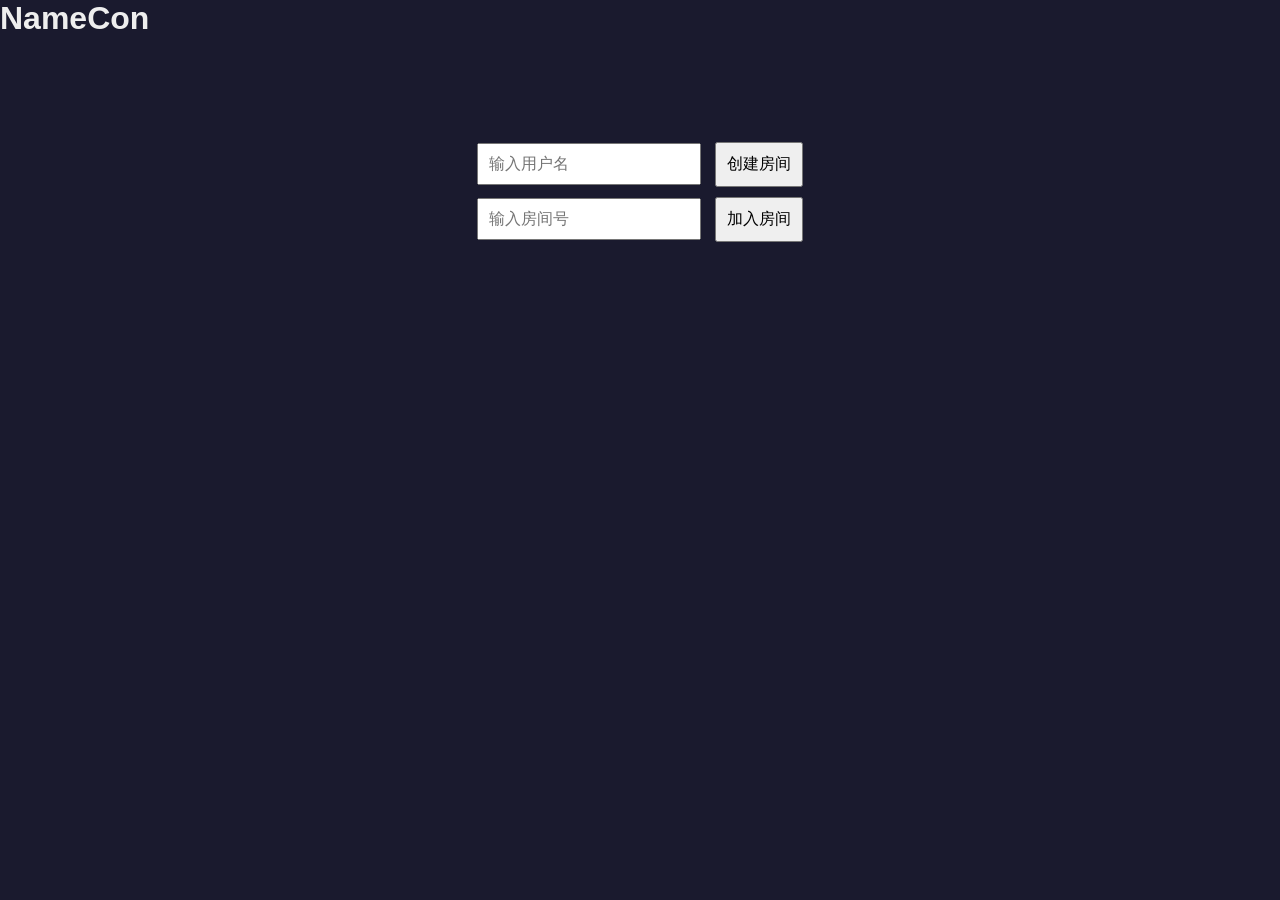
==== web/index.html @ 4a6799e3 "init: NameCon 项目骨架 — Go信令 + C++ SFU + Web前端" ====
<!DOCTYPE html>
<html lang="zh-CN">
<head>
    <meta charset="UTF-8">
    <title>NameCon - 视频会议</title>
    <link rel="stylesheet" href="css/style.css">
</head>
<body>
    <h1>NameCon</h1>
    <div id="app">
        <input type="text" id="username" placeholder="输入用户名">
        <button id="create-room">创建房间</button>
        <input type="text" id="room-id" placeholder="输入房间号">
        <button id="join-room">加入房间</button>
    </div>
    <script src="js/api.js"></script>
    <script src="js/signaling.js"></script>
    <script src="js/ui.js"></script>
</body>
</html>
---- web/css/style.css ----
* { margin: 0; padding: 0; box-sizing: border-box; }
body { font-family: Arial, sans-serif; background: #1a1a2e; color: #eee; }
#app { max-width: 500px; margin: 100px auto; text-align: center; }
#app input, #app button { padding: 10px; margin: 5px; font-size: 16px; }
#video-grid { display: grid; grid-template-columns: repeat(auto-fit, minmax(300px, 1fr)); gap: 10px; padding: 10px; }
#controls { position: fixed; bottom: 20px; left: 50%; transform: translateX(-50%); display: flex; gap: 10px; }
#controls button { padding: 10px 20px; font-size: 14px; cursor: pointer; }
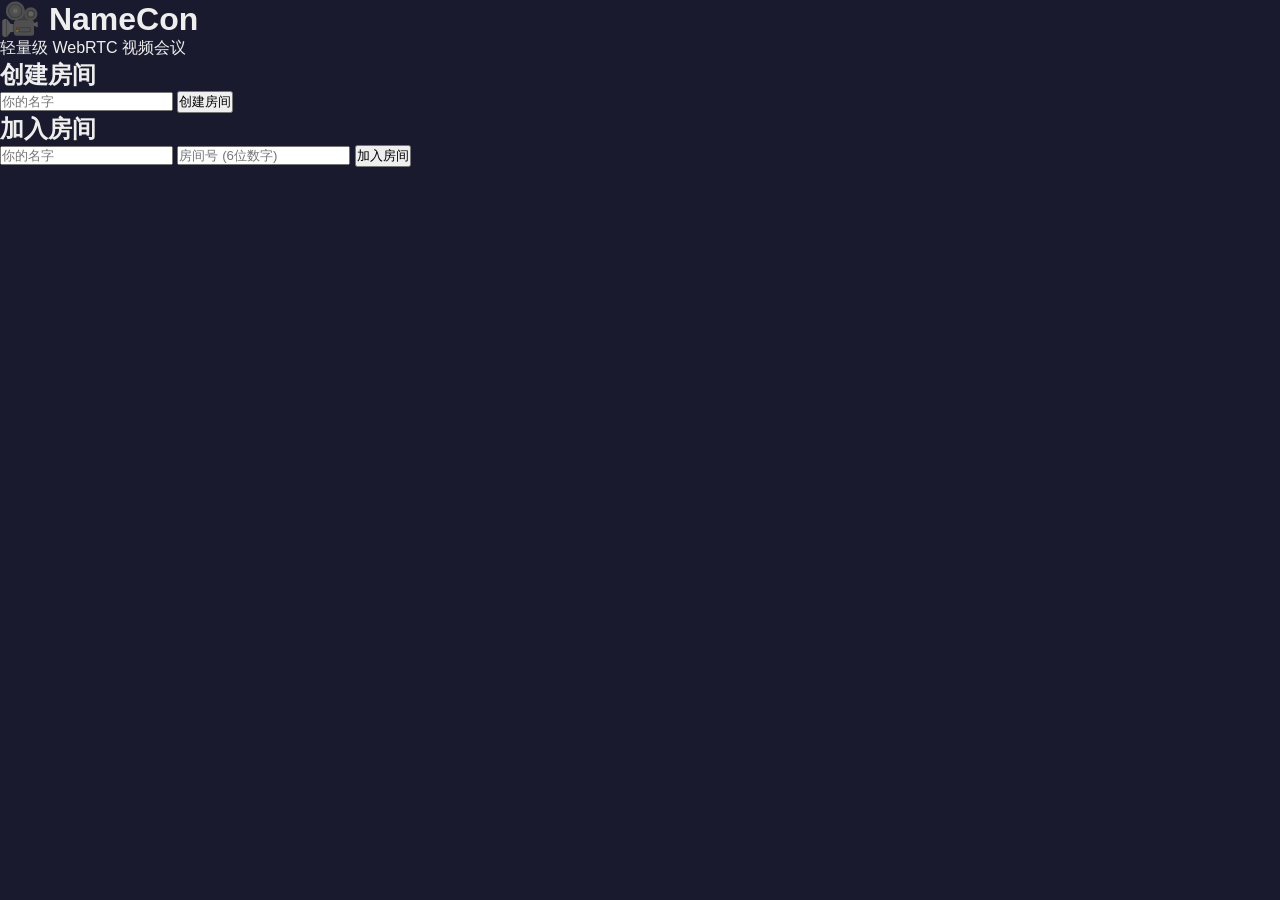
==== commit 5baca3d4: "添加了前端界面和相关交互逻辑" ====
--- a/web/index.html
+++ b/web/index.html
@@ -2,19 +2,53 @@
 <html lang="zh-CN">
 <head>
     <meta charset="UTF-8">
-    <title>NameCon - 视频会议</title>
+    <meta name="viewport" content="width=device-width, initial-scale=1.0">
+    <title>NameCon — 轻量视频会议</title>
     <link rel="stylesheet" href="css/style.css">
 </head>
 <body>
-    <h1>NameCon</h1>
-    <div id="app">
-        <input type="text" id="username" placeholder="输入用户名">
-        <button id="create-room">创建房间</button>
-        <input type="text" id="room-id" placeholder="输入房间号">
-        <button id="join-room">加入房间</button>
+    <div class="container">
+        <h1>🎥 NameCon</h1>
+        <p>轻量级 WebRTC 视频会议</p>
+        <div class="card">
+            <h2>创建房间</h2>
+            <input id="createName" type="text" placeholder="你的名字">
+            <button onclick="createRoom()">创建房间</button>
+        </div>
+        <div class="card">
+            <h2>加入房间</h2>
+            <input id="joinName" type="text" placeholder="你的名字">
+            <input id="roomId" type="text" placeholder="房间号 (6位数字)">
+            <button onclick="joinRoom()">加入房间</button>
+        </div>
+        <div id="status"></div>
     </div>
     <script src="js/api.js"></script>
-    <script src="js/signaling.js"></script>
-    <script src="js/ui.js"></script>
+    <script>
+        async function createRoom() {
+            const name = document.getElementById('createName').value || '房主';
+            const resp = await api.createRoom(name);
+            if (resp.room_id) {
+                // 显示房间号方便复制
+                document.getElementById('status').innerHTML =
+                    `<p style="color:green;font-size:1.2em">✅ 房间号: <b>${resp.room_id}</b></p>`;
+                localStorage.setItem('username', name);
+                localStorage.setItem('roomId', resp.room_id);
+                localStorage.setItem('token', resp.token);
+                setTimeout(() => { window.location.href = '/room.html'; }, 1000);
+            } else {
+                document.getElementById('status').innerHTML =
+                    '<p style="color:red">创建失败，请确认服务已启动</p>';
+            }
+        }
+        async function joinRoom() {
+            const name = document.getElementById('joinName').value || '参会者';
+            const roomId = document.getElementById('roomId').value;
+            if (!roomId) return alert('请输入房间号');
+            localStorage.setItem('username', name);
+            localStorage.setItem('roomId', roomId);
+            window.location.href = '/room.html';
+        }
+    </script>
 </body>
 </html>
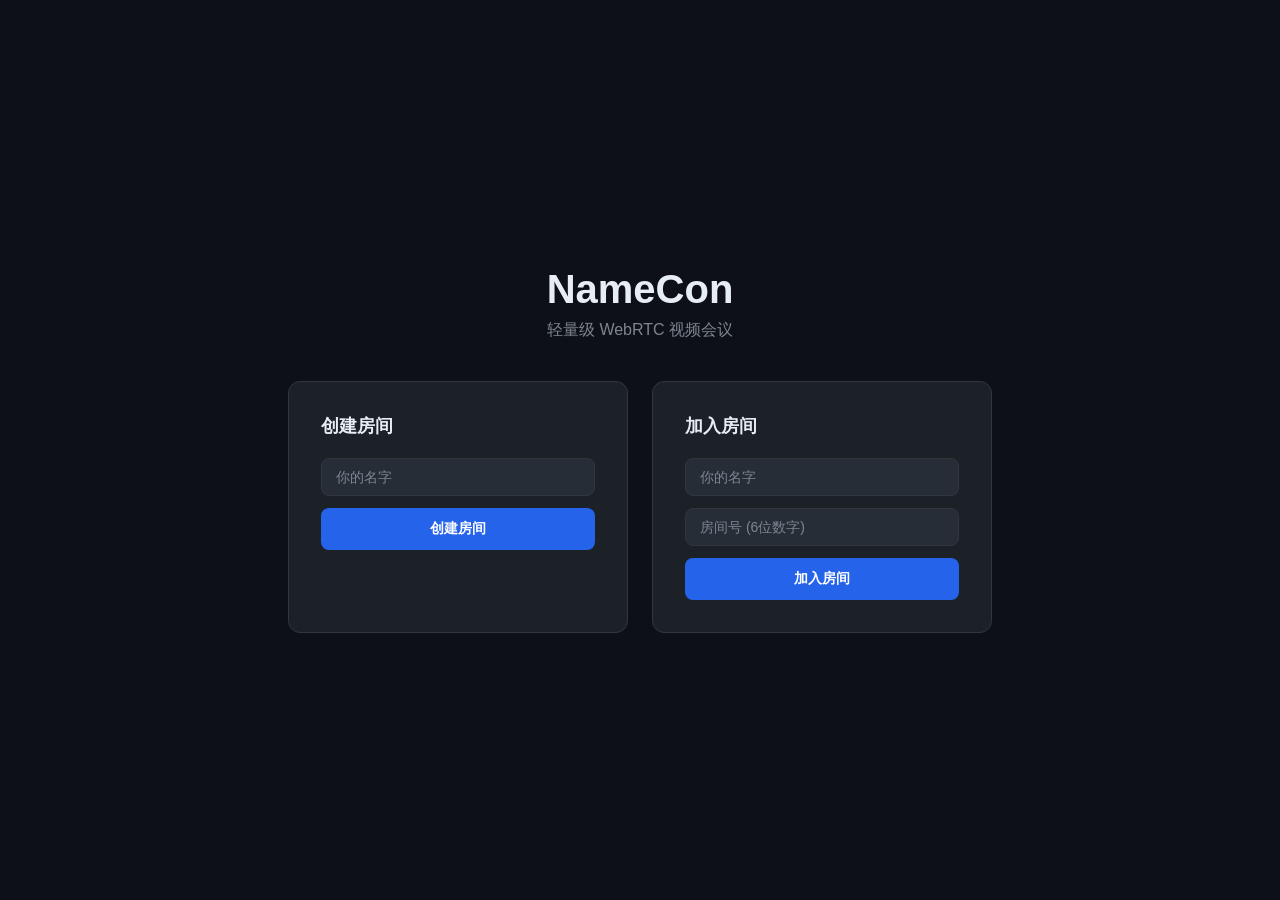
==== commit 27498757: "大改了前端，添加了一些基础功能，准备添加1 vn的设计" ====
--- a/web/index.html
+++ b/web/index.html
@@ -3,25 +3,27 @@
 <head>
     <meta charset="UTF-8">
     <meta name="viewport" content="width=device-width, initial-scale=1.0">
-    <title>NameCon — 轻量视频会议</title>
+    <title>NameCon - 轻量视频会议</title>
     <link rel="stylesheet" href="css/style.css">
 </head>
 <body>
-    <div class="container">
-        <h1>🎥 NameCon</h1>
-        <p>轻量级 WebRTC 视频会议</p>
-        <div class="card">
-            <h2>创建房间</h2>
-            <input id="createName" type="text" placeholder="你的名字">
-            <button onclick="createRoom()">创建房间</button>
+    <div class="home-container">
+        <div class="home-logo">NameCon</div>
+        <div class="home-subtitle">轻量级 WebRTC 视频会议</div>
+        <div class="card-group">
+            <div class="card">
+                <h2>创建房间</h2>
+                <input id="createName" type="text" placeholder="你的名字">
+                <button class="btn-primary" onclick="createRoom()">创建房间</button>
+                <div id="createStatus"></div>
+            </div>
+            <div class="card">
+                <h2>加入房间</h2>
+                <input id="joinName" type="text" placeholder="你的名字">
+                <input id="roomId" type="text" placeholder="房间号 (6位数字)">
+                <button class="btn-primary" onclick="joinRoom()">加入房间</button>
+            </div>
         </div>
-        <div class="card">
-            <h2>加入房间</h2>
-            <input id="joinName" type="text" placeholder="你的名字">
-            <input id="roomId" type="text" placeholder="房间号 (6位数字)">
-            <button onclick="joinRoom()">加入房间</button>
-        </div>
-        <div id="status"></div>
     </div>
     <script src="js/api.js"></script>
     <script>
@@ -29,16 +31,18 @@
             const name = document.getElementById('createName').value || '房主';
             const resp = await api.createRoom(name);
             if (resp.room_id) {
-                // 显示房间号方便复制
-                document.getElementById('status').innerHTML =
-                    `<p style="color:green;font-size:1.2em">✅ 房间号: <b>${resp.room_id}</b></p>`;
+                document.getElementById('createStatus').innerHTML =
+                    `<div class="room-id-display">
+                        <div class="label">房间号</div>
+                        <div class="value">${resp.room_id}</div>
+                    </div>`;
                 localStorage.setItem('username', name);
                 localStorage.setItem('roomId', resp.room_id);
                 localStorage.setItem('token', resp.token);
-                setTimeout(() => { window.location.href = '/room.html'; }, 1000);
+                setTimeout(() => { window.location.href = '/room.html'; }, 1200);
             } else {
-                document.getElementById('status').innerHTML =
-                    '<p style="color:red">创建失败，请确认服务已启动</p>';
+                document.getElementById('createStatus').innerHTML =
+                    '<p style="color:var(--danger)">创建失败，请确认服务已启动</p>';
             }
         }
         async function joinRoom() {
--- a/web/css/style.css
+++ b/web/css/style.css
@@ -1,7 +1,126 @@
+/* ===== CSS 变量 ===== */
+:root {
+    --bg-primary: #0d1117;
+    --bg-secondary: #1c2128;
+    --bg-tertiary: #262d36;
+    --accent: #2563eb;
+    --accent-hover: #1d4ed8;
+    --danger: #dc2626;
+    --danger-hover: #b91c1c;
+    --text-primary: #e6edf3;
+    --text-secondary: #7d8590;
+    --border: #30363d;
+    --radius: 8px;
+    --radius-lg: 12px;
+}
+
+/* ===== 重置 ===== */
 * { margin: 0; padding: 0; box-sizing: border-box; }
-body { font-family: Arial, sans-serif; background: #1a1a2e; color: #eee; }
-#app { max-width: 500px; margin: 100px auto; text-align: center; }
-#app input, #app button { padding: 10px; margin: 5px; font-size: 16px; }
-#video-grid { display: grid; grid-template-columns: repeat(auto-fit, minmax(300px, 1fr)); gap: 10px; padding: 10px; }
-#controls { position: fixed; bottom: 20px; left: 50%; transform: translateX(-50%); display: flex; gap: 10px; }
-#controls button { padding: 10px 20px; font-size: 14px; cursor: pointer; }
+body {
+    font-family: -apple-system, BlinkMacSystemFont, "Segoe UI", Roboto, sans-serif;
+    background: var(--bg-primary);
+    color: var(--text-primary);
+    min-height: 100vh;
+}
+
+/* ===== 首页 ===== */
+.home-container {
+    display: flex;
+    flex-direction: column;
+    align-items: center;
+    justify-content: center;
+    min-height: 100vh;
+    padding: 20px;
+}
+
+.home-logo {
+    font-size: 2.5rem;
+    font-weight: 700;
+    margin-bottom: 8px;
+}
+
+.home-subtitle {
+    color: var(--text-secondary);
+    font-size: 1rem;
+    margin-bottom: 40px;
+}
+
+.card-group {
+    display: flex;
+    gap: 24px;
+    flex-wrap: wrap;
+    justify-content: center;
+}
+
+.card {
+    background: var(--bg-secondary);
+    border: 1px solid var(--border);
+    border-radius: var(--radius-lg);
+    padding: 32px;
+    width: 340px;
+}
+
+.card h2 {
+    font-size: 1.1rem;
+    margin-bottom: 20px;
+    color: var(--text-primary);
+}
+
+.card input {
+    width: 100%;
+    padding: 10px 14px;
+    background: var(--bg-tertiary);
+    border: 1px solid var(--border);
+    border-radius: var(--radius);
+    color: var(--text-primary);
+    font-size: 14px;
+    margin-bottom: 12px;
+    outline: none;
+    transition: border-color 0.2s;
+}
+
+.card input:focus {
+    border-color: var(--accent);
+}
+
+.card input::placeholder {
+    color: var(--text-secondary);
+}
+
+.btn-primary {
+    width: 100%;
+    padding: 12px;
+    background: var(--accent);
+    color: #fff;
+    border: none;
+    border-radius: var(--radius);
+    font-size: 14px;
+    font-weight: 600;
+    cursor: pointer;
+    transition: background 0.2s;
+}
+
+.btn-primary:hover {
+    background: var(--accent-hover);
+}
+
+.room-id-display {
+    text-align: center;
+    padding: 16px;
+    background: var(--bg-tertiary);
+    border-radius: var(--radius);
+    margin: 16px 0;
+}
+
+.room-id-display .label {
+    font-size: 0.8rem;
+    color: var(--text-secondary);
+    margin-bottom: 4px;
+}
+
+.room-id-display .value {
+    font-size: 1.8rem;
+    font-weight: 700;
+    color: var(--accent);
+    letter-spacing: 2px;
+}
